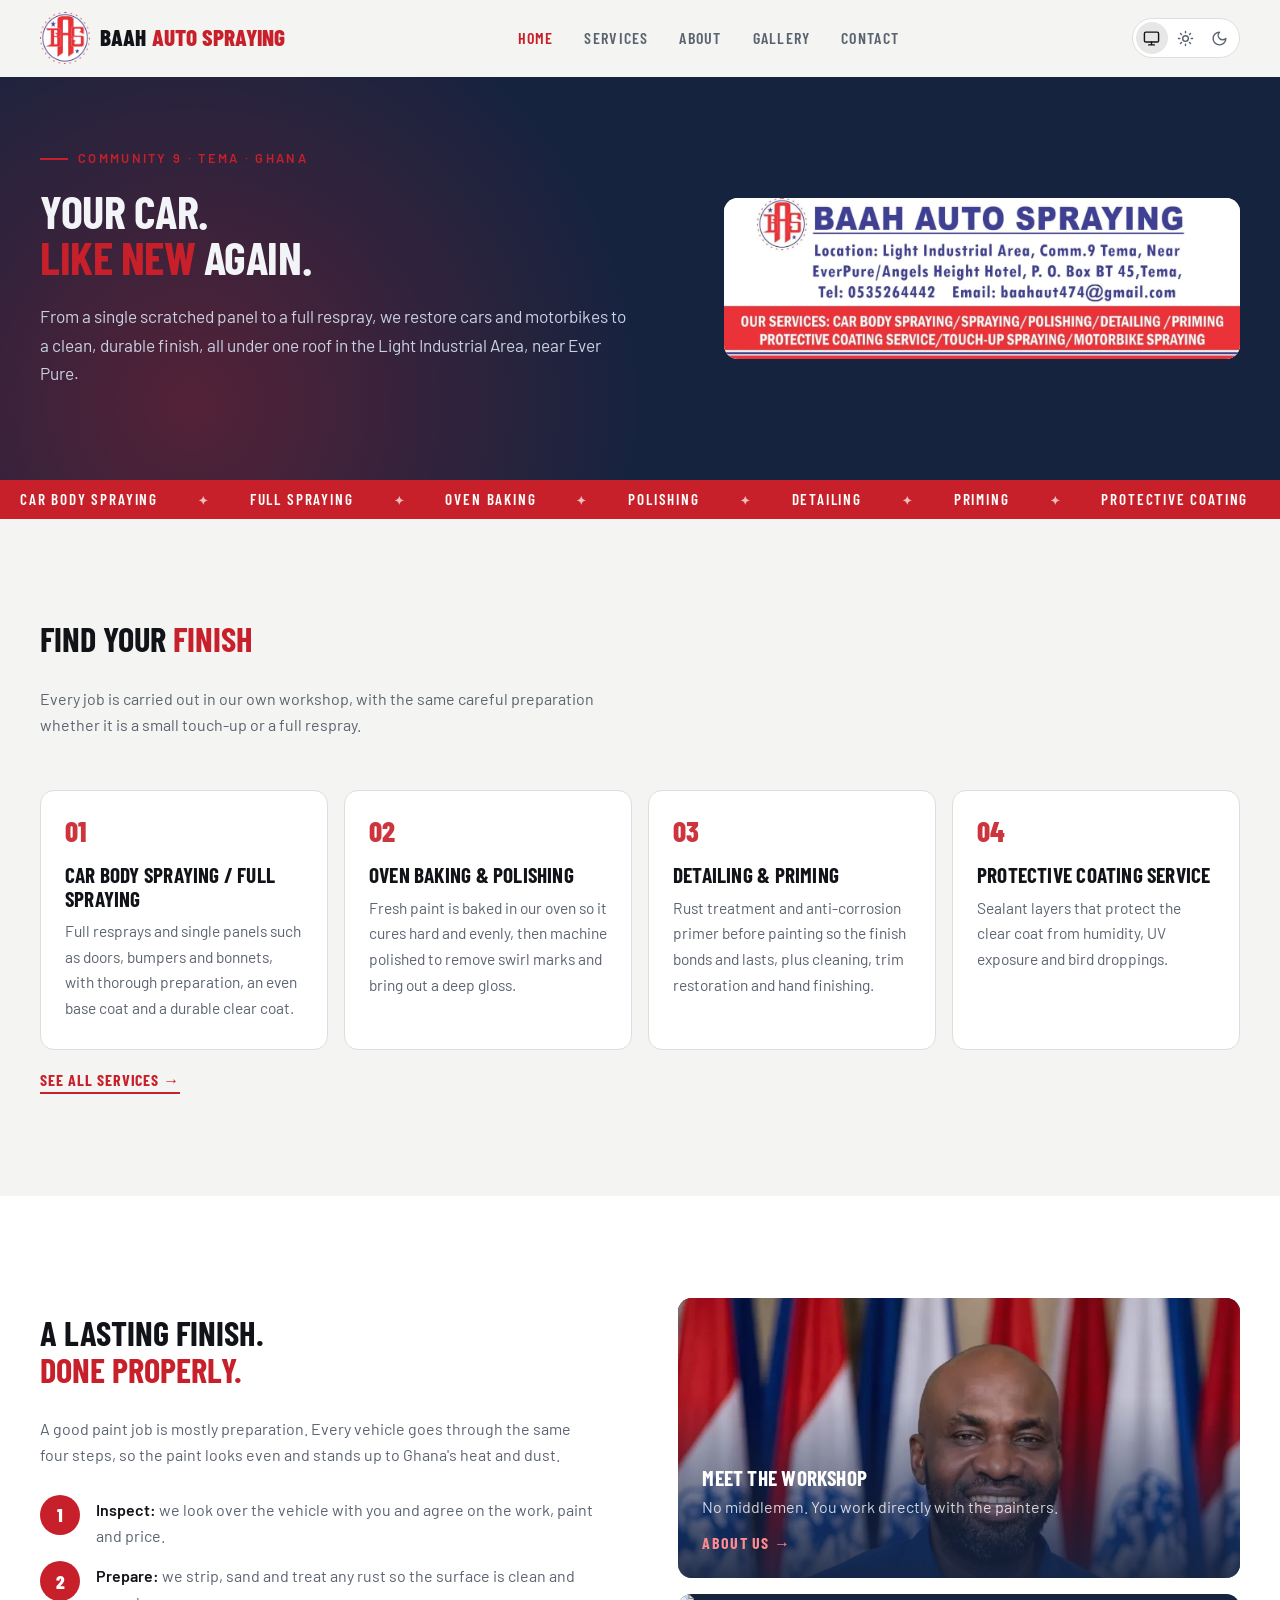
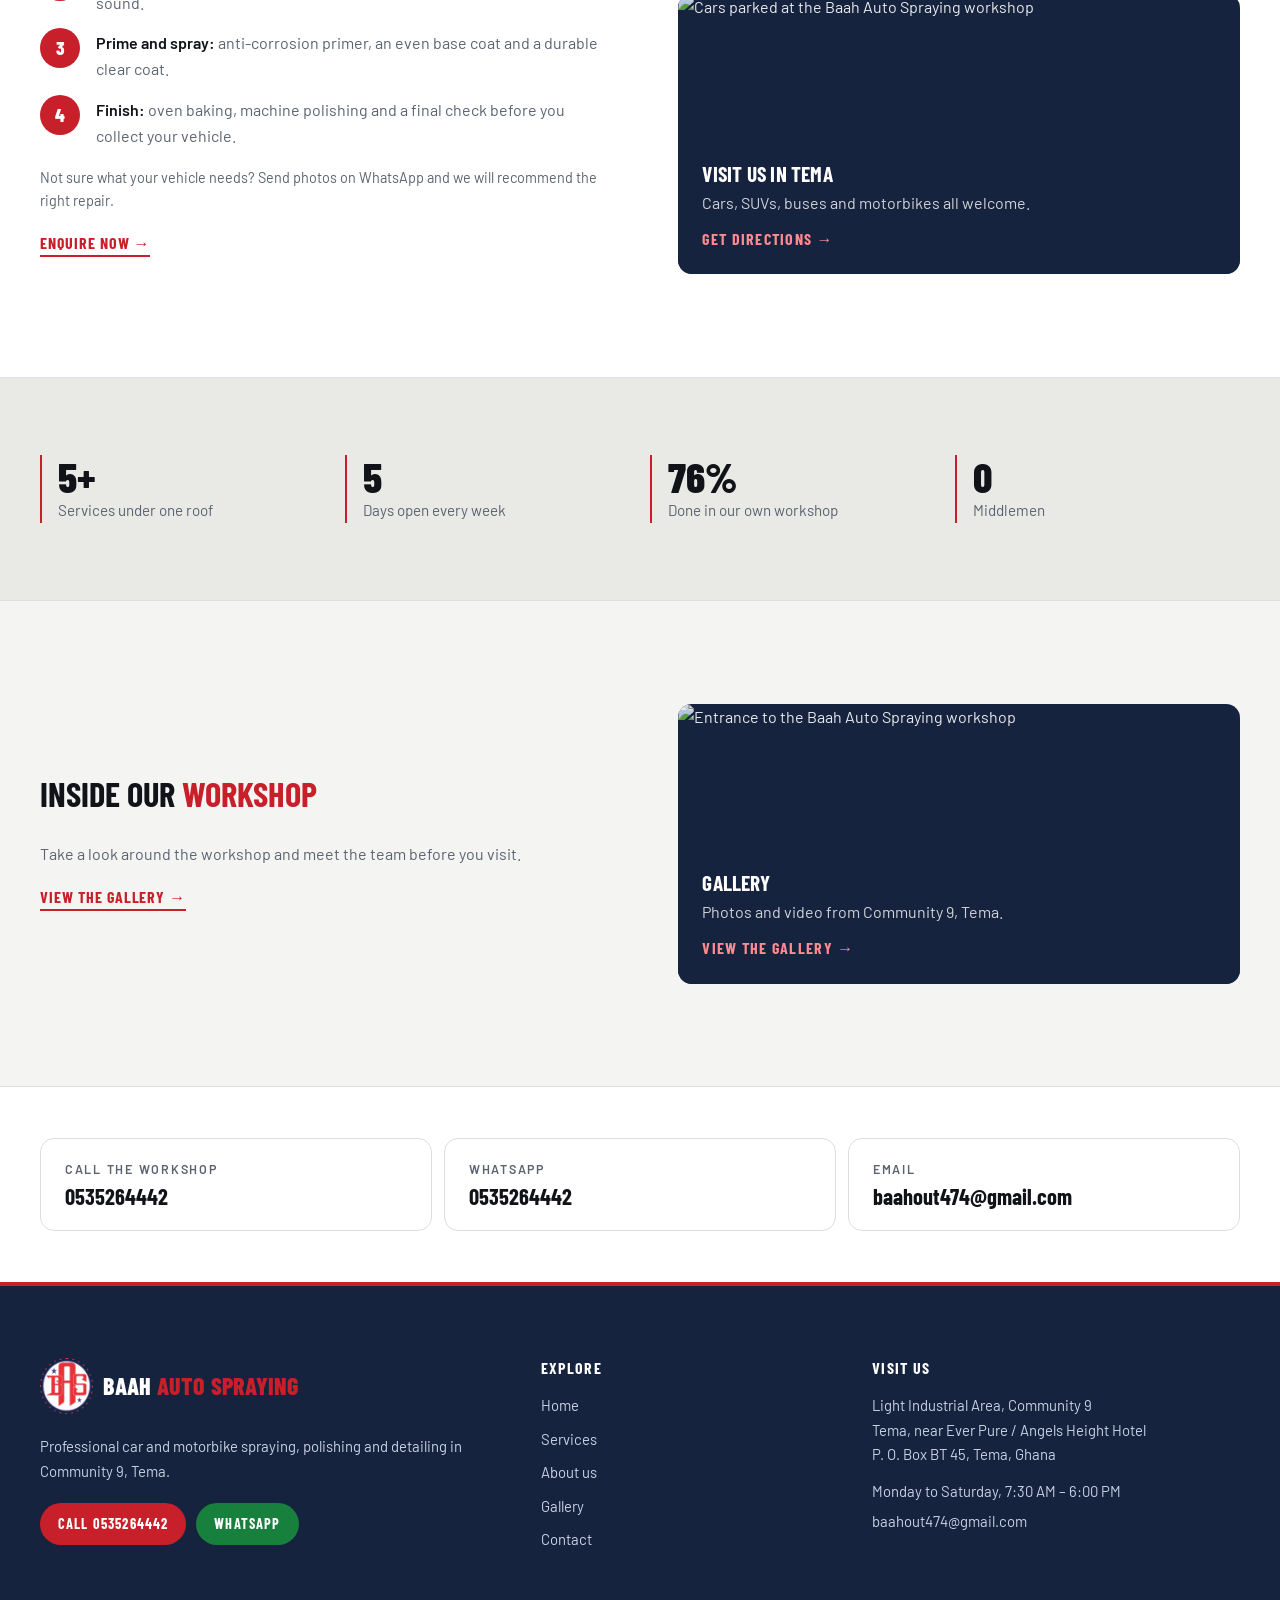
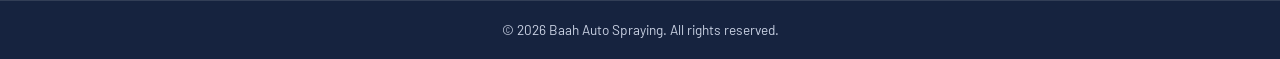
==== index.html @ 4a4eac36 "First push" ====
<!DOCTYPE html>
<html lang="en">
<head>
  <meta charset="UTF-8">
  <meta name="viewport" content="width=device-width, initial-scale=1">
  <title>Baah Auto Spraying</title>

  <!-- Entry point: sends visitors to the home page in templates/ -->
  <meta http-equiv="refresh" content="0; url=templates/pages/home.html">
  <link rel="canonical" href="templates/pages/home.html">
  <script>location.replace('templates/pages/home.html');</script>
</head>
<body>
  <p>Redirecting to <a href="templates/pages/home.html">Baah Auto Spraying</a>…</p>
</body>
</html>
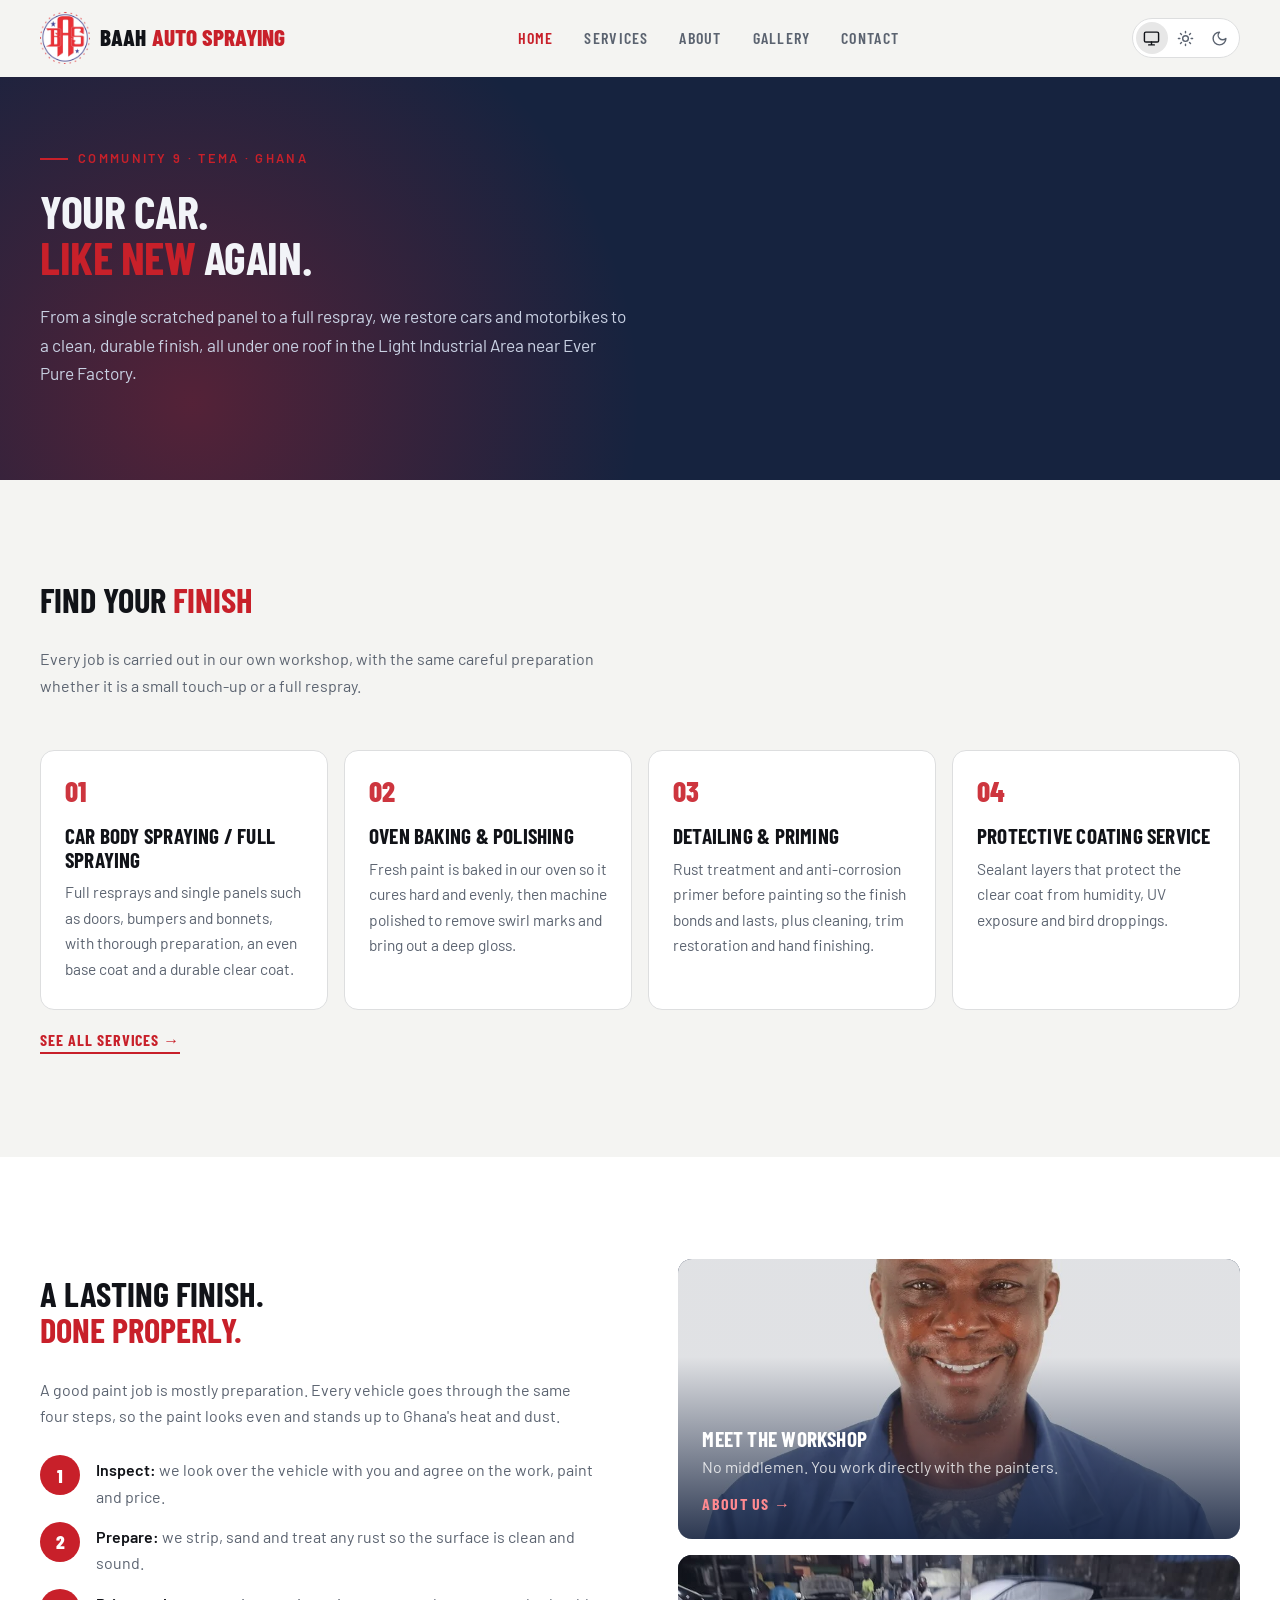
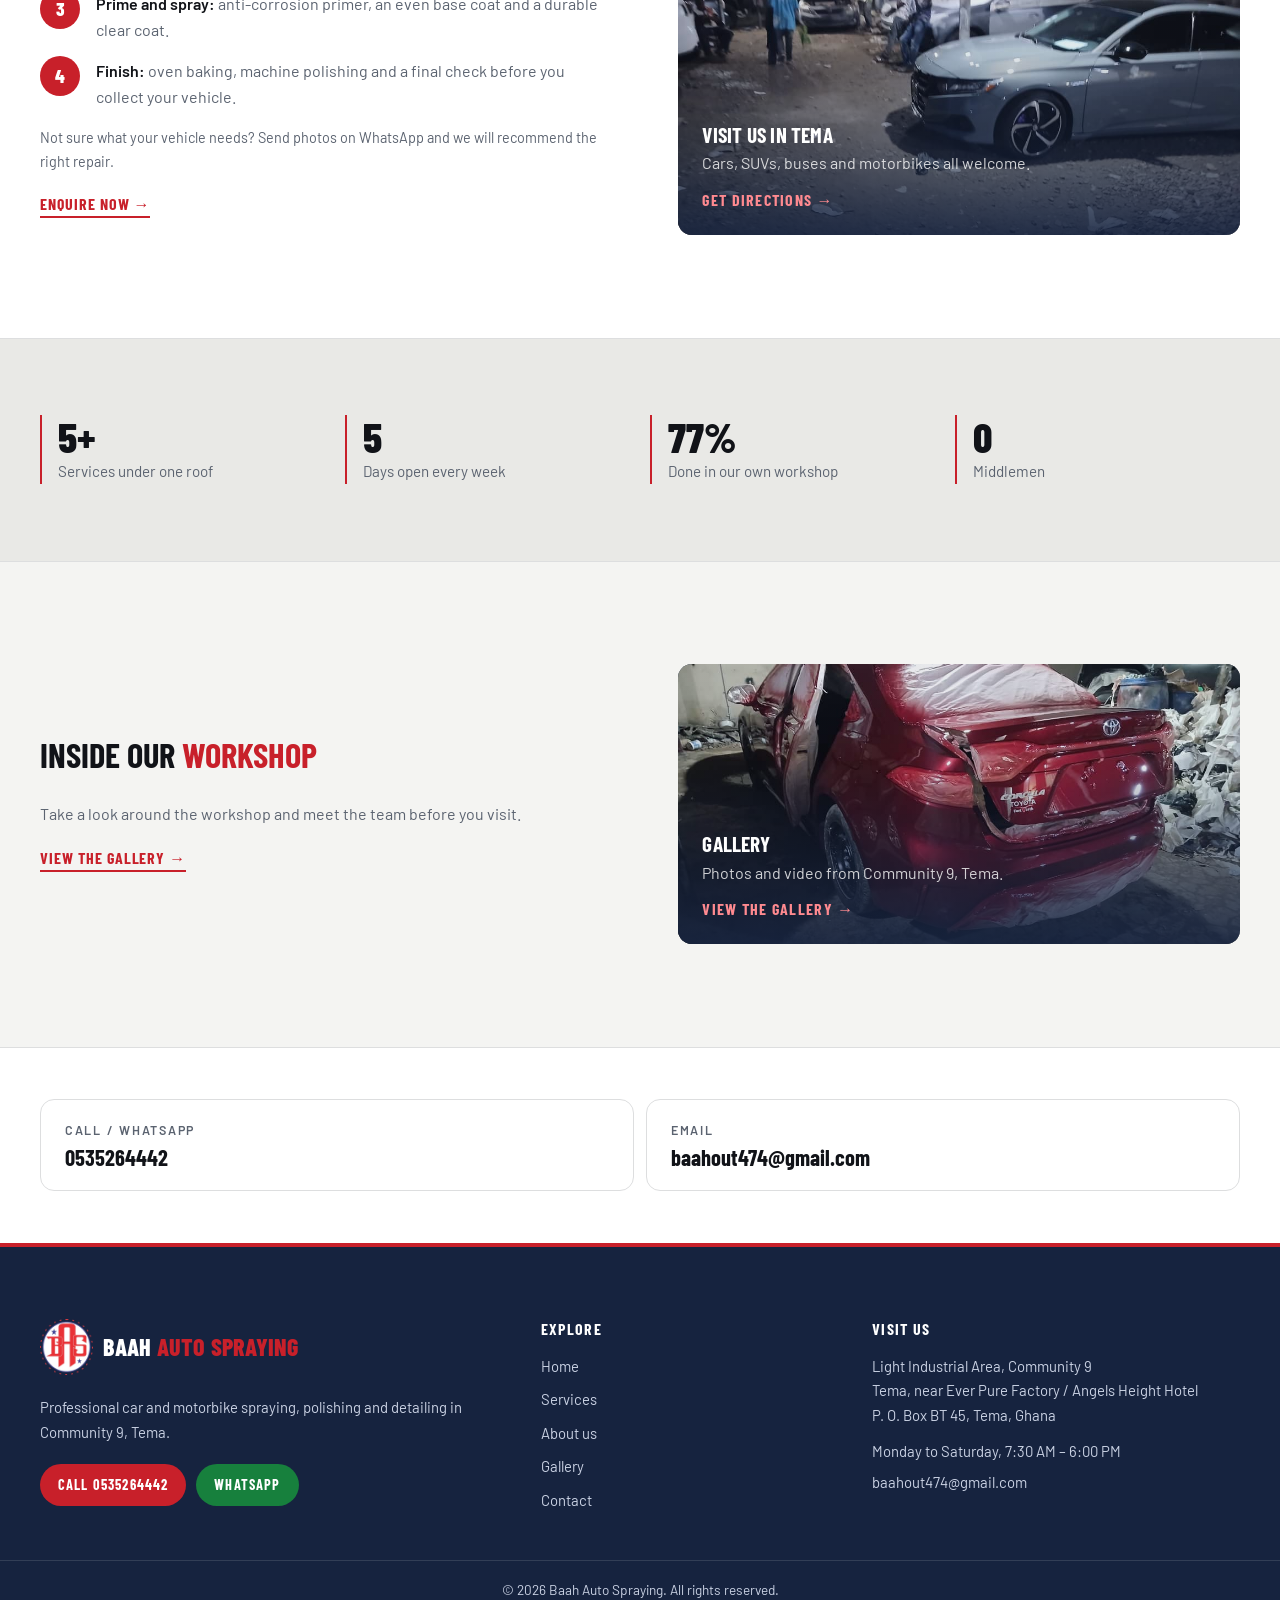
==== commit a0d3f699: "fixes" ====
--- a/index.html
+++ b/index.html
@@ -2,15 +2,197 @@
 <html lang="en">
 <head>
   <meta charset="UTF-8">
-  <meta name="viewport" content="width=device-width, initial-scale=1">
-  <title>Baah Auto Spraying</title>
+  <meta name="viewport" content="width=device-width, initial-scale=1, viewport-fit=cover">
+  <title>Baah Auto Spraying | Car Spraying and Finishing in Tema</title>
+  <meta name="description" content="Car body spraying, oven baking and polishing, detailing, priming, protective coating, scratch and dent works and motorbike spraying in the Light Industrial Area, Community 9, Tema.">
 
-  <!-- Entry point: sends visitors to the home page in templates/ -->
-  <meta http-equiv="refresh" content="0; url=templates/pages/home.html">
-  <link rel="canonical" href="templates/pages/home.html">
-  <script>location.replace('templates/pages/home.html');</script>
+  <!-- Fonts -->
+  <link rel="preload" href="assets/fonts/barlow-400-latin.woff2" as="font" type="font/woff2" crossorigin>
+  <link rel="preload" href="assets/fonts/barlow-condensed-700-latin.woff2" as="font" type="font/woff2" crossorigin>
+  <link rel="stylesheet" href="assets/css/fonts.css">
+
+  <!-- Styles -->
+  <link rel="stylesheet" href="assets/css/main.css"> 
+  <link rel="apple-touch-icon" href="assets/images/apple-touch-icon.png">
+  <script src="assets/js/theme.js"></script>
 </head>
 <body>
-  <p>Redirecting to <a href="templates/pages/home.html">Baah Auto Spraying</a>…</p>
+
+  <!-- ===== Header ===== -->
+  <header>
+    <div class="wrap bar">
+      <a class="brand" href="index.html" aria-label="Baah Auto Spraying, home"><img src="assets/images/logo.webp" width="244" height="256" alt=""><span>Baah <b>Auto Spraying</b></span></a>
+      <nav id="nav">
+        <a href="index.html" aria-current="page">Home</a>
+        <a href="services.html">Services</a>
+        <a href="about.html">About</a>
+        <a href="gallery.html">Gallery</a>
+        <a href="contact.html">Contact</a>
+      </nav>
+      <div class="tools">
+        <div class="theme-switch" id="themeToggle" role="radiogroup" aria-label="Colour theme">
+          <button type="button" role="radio" data-mode="system" aria-label="System theme" title="System">
+            <svg viewBox="0 0 24 24" aria-hidden="true"><rect x="2" y="3" width="20" height="14" rx="2"/><path d="M8 21h8M12 17v4"/></svg>
+          </button>
+          <button type="button" role="radio" data-mode="light" aria-label="Light theme" title="Light">
+            <svg viewBox="0 0 24 24" aria-hidden="true"><circle cx="12" cy="12" r="4"/><path d="M12 2v2M12 20v2M4.93 4.93l1.41 1.41M17.66 17.66l1.41 1.41M2 12h2M20 12h2M6.34 17.66l-1.41 1.41M19.07 4.93l-1.41 1.41"/></svg>
+          </button>
+          <button type="button" role="radio" data-mode="dark" aria-label="Dark theme" title="Dark">
+            <svg viewBox="0 0 24 24" aria-hidden="true"><path d="M12 3a6 6 0 0 0 9 9 9 9 0 1 1-9-9Z"/></svg>
+          </button>
+        </div>
+        <button class="ghost menu" id="menuBtn" aria-label="Open menu">Menu</button>
+      </div>
+    </div>
+  </header>
+
+  <main>
+
+    <!-- ===== Hero ===== -->
+    <div class="hero dark" id="top">
+      <div class="wrap">
+        <div class="hero-copy reveal">
+          <p class="eyebrow">Community 9 · Tema · Ghana</p>
+          <h1>Your car.<br><span>Like new</span> again.</h1>
+          <p class="lead">From a single scratched panel to a full respray, we restore cars and motorbikes to a clean, durable finish, all under one roof in the Light Industrial Area near Ever Pure Factory.</p>
+        </div>
+      </div>
+    </div>
+
+    <!-- ===== Services preview ===== -->
+    <section>
+      <div class="wrap">
+        <div class="section-head reveal">
+          <h2>Find your <span>finish</span></h2>
+          <p class="prose">Every job is carried out in our own workshop, with the same careful preparation whether it is a small touch-up or a full respray.</p>
+        </div>
+        <div class="cards">
+          <article class="reveal"><span class="num">01</span><h3>Car body spraying / full spraying</h3><p>Full resprays and single panels such as doors, bumpers and bonnets, with thorough preparation, an even base coat and a durable clear coat.</p></article>
+          <article class="reveal"><span class="num">02</span><h3>Oven baking &amp; polishing</h3><p>Fresh paint is baked in our oven so it cures hard and evenly, then machine polished to remove swirl marks and bring out a deep gloss.</p></article>
+          <article class="reveal"><span class="num">03</span><h3>Detailing &amp; priming</h3><p>Rust treatment and anti-corrosion primer before painting so the finish bonds and lasts, plus cleaning, trim restoration and hand finishing.</p></article>
+          <article class="reveal"><span class="num">04</span><h3>Protective coating service</h3><p>Sealant layers that protect the clear coat from humidity, UV exposure and bird droppings.</p></article>
+        </div>
+        <a class="arrow-link" href="services.html">See all services →</a>
+      </div>
+    </section>
+
+    <!-- ===== Process ===== -->
+    <section class="tint">
+      <div class="wrap split-even">
+        <div class="reveal">
+          <h2>A lasting finish.<br><span>Done properly.</span></h2>
+          <p class="prose">A good paint job is mostly preparation. Every vehicle goes through the same four steps, so the paint looks even and stands up to Ghana's heat and dust.</p>
+          <ol class="steps">
+            <li><b>Inspect:</b> we look over the vehicle with you and agree on the work, paint and price.</li>
+            <li><b>Prepare:</b> we strip, sand and treat any rust so the surface is clean and sound.</li>
+            <li><b>Prime and spray:</b> anti-corrosion primer, an even base coat and a durable clear coat.</li>
+            <li><b>Finish:</b> oven baking, machine polishing and a final check before you collect your vehicle.</li>
+          </ol>
+          <p class="note">Not sure what your vehicle needs? Send photos on WhatsApp and we will recommend the right repair.</p>
+          <a class="arrow-link" href="contact.html">Enquire now →</a>
+        </div>
+        <div class="feature-stack reveal">
+          <a class="feature" href="about.html">
+            <img src="assets/images/mr-baah.webp" width="915" height="1280" alt="Mr. Mark Kwesi Baah, founder of Baah Auto Spraying" loading="lazy">
+            <div>
+              <h3>Meet the workshop</h3>
+              <p>No middlemen. You work directly with the painters.</p>
+              <span>About us →</span>
+            </div>
+          </a>
+          <a class="feature" href="contact.html">
+            <img src="assets/gallery/photo-10.jpg" width="768" height="1024" alt="Cars parked at the Baah Auto Spraying workshop" loading="lazy">
+            <div>
+              <h3>Visit us in Tema</h3>
+              <p>Cars, SUVs, buses and motorbikes all welcome.</p>
+              <span>Get directions →</span>
+            </div>
+          </a>
+        </div>
+      </div>
+    </section>
+
+    <!-- ===== Numbers ===== -->
+    <div class="stats">
+      <div class="wrap">
+        <div><b data-count="7" data-suffix="+">7+</b><span>Services under one roof</span></div>
+        <div><b data-count="6">6</b><span>Days open every week</span></div>
+        <div><b data-count="100" data-suffix="%">100%</b><span>Done in our own workshop</span></div>
+        <div><b data-count="0">0</b><span>Middlemen</span></div>
+      </div>
+    </div>
+
+    <!-- ===== Gallery preview ===== -->
+    <section>
+      <div class="wrap split-even">
+        <div class="reveal">
+          <h2>Inside our <span>workshop</span></h2>
+          <p class="prose">Take a look around the workshop and meet the team before you visit.</p>
+          <a class="arrow-link" href="gallery.html">View the gallery →</a>
+        </div>
+        <a class="feature reveal" href="gallery.html">
+          <img src="assets/gallery/photo-04.jpg" width="768" height="1024" alt="Entrance to the Baah Auto Spraying workshop" loading="lazy">
+          <div>
+            <h3>Gallery</h3>
+            <p>Photos and video from Community 9, Tema.</p>
+            <span>View the gallery →</span>
+          </div>
+        </a>
+      </div>
+    </section>
+
+    <!-- ===== Info strip ===== -->
+    <section class="info-strip tint">
+      <div class="wrap">
+        <a href="tel:+233535264442"><span>Call / WhatsApp</span><b>0535264442</b></a>
+        <a href="mailto:baahout474@gmail.com"><span>Email</span><b>baahout474@gmail.com</b></a>
+      </div>
+    </section>
+  </main>
+
+  <!-- ===== Footer ===== -->
+  <footer class="site-footer">
+    <div class="wrap footer-grid">
+      <div class="footer-brand">
+        <a class="footer-logo" href="index.html"><img src="assets/images/logo.webp" width="244" height="256" alt="" loading="lazy"><span>Baah <b>Auto Spraying</b></span></a>
+        <p>Professional car and motorbike spraying, polishing and detailing in Community 9, Tema.</p>
+        <div class="footer-cta">
+          <a class="btn" href="tel:+233535264442">Call 0535264442</a>
+          <a class="btn wa" href="https://wa.me/233535264442" target="_blank" rel="noopener">WhatsApp</a>
+        </div>
+      </div>
+
+      <div class="footer-col">
+        <h4>Explore</h4>
+        <ul>
+          <li><a href="index.html">Home</a></li>
+          <li><a href="services.html">Services</a></li>
+          <li><a href="about.html">About us</a></li>
+          <li><a href="gallery.html">Gallery</a></li>
+          <li><a href="contact.html">Contact</a></li>
+        </ul>
+      </div>
+
+      <div class="footer-col">
+        <h4>Visit us</h4>
+        <address>
+          Light Industrial Area, Community 9<br>
+          Tema, near Ever Pure Factory / Angels Height Hotel<br>
+          P. O. Box BT 45, Tema, Ghana
+        </address>
+        <p>Monday to Saturday, 7:30 AM – 6:00 PM</p>
+        <p><a href="mailto:baahout474@gmail.com">baahout474@gmail.com</a></p>
+      </div>
+    </div>
+
+    <div class="footer-bottom">
+      <div class="wrap">
+        <p>&copy; <span id="yr"></span> Baah Auto Spraying. All rights reserved.</p>
+      </div>
+    </div>
+  </footer>
+
+  <!-- Scripts -->
+  <script src="assets/js/main.js"></script>
 </body>
 </html>
--- a/assets/css/fonts.css
+++ b/assets/css/fonts.css
@@ -0,0 +1,108 @@
+
+@font-face {
+  font-family: 'Barlow';
+  font-style: normal;
+  font-weight: 400;
+  font-display: swap;
+  src: url('../fonts/barlow-400-latin-ext.woff2') format('woff2');
+  unicode-range: U+0100-02BA, U+02BD-02C5, U+02C7-02CC, U+02CE-02D7, U+02DD-02FF, U+0304, U+0308, U+0329, U+1D00-1DBF, U+1E00-1E9F, U+1EF2-1EFF, U+2020, U+20A0-20AB, U+20AD-20C4, U+2113, U+2C60-2C7F, U+A720-A7FF;
+}
+
+@font-face {
+  font-family: 'Barlow';
+  font-style: normal;
+  font-weight: 400;
+  font-display: swap;
+  src: url('../fonts/barlow-400-latin.woff2') format('woff2');
+  unicode-range: U+0000-00FF, U+0131, U+0152-0153, U+02BB-02BC, U+02C6, U+02DA, U+02DC, U+0304, U+0308, U+0329, U+2000-206F, U+20AC, U+2122, U+2191, U+2193, U+2212, U+2215, U+FEFF, U+FFFD;
+}
+
+@font-face {
+  font-family: 'Barlow';
+  font-style: normal;
+  font-weight: 500;
+  font-display: swap;
+  src: url('../fonts/barlow-500-latin-ext.woff2') format('woff2');
+  unicode-range: U+0100-02BA, U+02BD-02C5, U+02C7-02CC, U+02CE-02D7, U+02DD-02FF, U+0304, U+0308, U+0329, U+1D00-1DBF, U+1E00-1E9F, U+1EF2-1EFF, U+2020, U+20A0-20AB, U+20AD-20C4, U+2113, U+2C60-2C7F, U+A720-A7FF;
+}
+
+@font-face {
+  font-family: 'Barlow';
+  font-style: normal;
+  font-weight: 500;
+  font-display: swap;
+  src: url('../fonts/barlow-500-latin.woff2') format('woff2');
+  unicode-range: U+0000-00FF, U+0131, U+0152-0153, U+02BB-02BC, U+02C6, U+02DA, U+02DC, U+0304, U+0308, U+0329, U+2000-206F, U+20AC, U+2122, U+2191, U+2193, U+2212, U+2215, U+FEFF, U+FFFD;
+}
+
+@font-face {
+  font-family: 'Barlow';
+  font-style: normal;
+  font-weight: 600;
+  font-display: swap;
+  src: url('../fonts/barlow-600-latin-ext.woff2') format('woff2');
+  unicode-range: U+0100-02BA, U+02BD-02C5, U+02C7-02CC, U+02CE-02D7, U+02DD-02FF, U+0304, U+0308, U+0329, U+1D00-1DBF, U+1E00-1E9F, U+1EF2-1EFF, U+2020, U+20A0-20AB, U+20AD-20C4, U+2113, U+2C60-2C7F, U+A720-A7FF;
+}
+
+@font-face {
+  font-family: 'Barlow';
+  font-style: normal;
+  font-weight: 600;
+  font-display: swap;
+  src: url('../fonts/barlow-600-latin.woff2') format('woff2');
+  unicode-range: U+0000-00FF, U+0131, U+0152-0153, U+02BB-02BC, U+02C6, U+02DA, U+02DC, U+0304, U+0308, U+0329, U+2000-206F, U+20AC, U+2122, U+2191, U+2193, U+2212, U+2215, U+FEFF, U+FFFD;
+}
+
+@font-face {
+  font-family: 'Barlow Condensed';
+  font-style: normal;
+  font-weight: 600;
+  font-display: swap;
+  src: url('../fonts/barlow-condensed-600-latin-ext.woff2') format('woff2');
+  unicode-range: U+0100-02BA, U+02BD-02C5, U+02C7-02CC, U+02CE-02D7, U+02DD-02FF, U+0304, U+0308, U+0329, U+1D00-1DBF, U+1E00-1E9F, U+1EF2-1EFF, U+2020, U+20A0-20AB, U+20AD-20C4, U+2113, U+2C60-2C7F, U+A720-A7FF;
+}
+
+@font-face {
+  font-family: 'Barlow Condensed';
+  font-style: normal;
+  font-weight: 600;
+  font-display: swap;
+  src: url('../fonts/barlow-condensed-600-latin.woff2') format('woff2');
+  unicode-range: U+0000-00FF, U+0131, U+0152-0153, U+02BB-02BC, U+02C6, U+02DA, U+02DC, U+0304, U+0308, U+0329, U+2000-206F, U+20AC, U+2122, U+2191, U+2193, U+2212, U+2215, U+FEFF, U+FFFD;
+}
+
+@font-face {
+  font-family: 'Barlow Condensed';
+  font-style: normal;
+  font-weight: 700;
+  font-display: swap;
+  src: url('../fonts/barlow-condensed-700-latin-ext.woff2') format('woff2');
+  unicode-range: U+0100-02BA, U+02BD-02C5, U+02C7-02CC, U+02CE-02D7, U+02DD-02FF, U+0304, U+0308, U+0329, U+1D00-1DBF, U+1E00-1E9F, U+1EF2-1EFF, U+2020, U+20A0-20AB, U+20AD-20C4, U+2113, U+2C60-2C7F, U+A720-A7FF;
+}
+
+@font-face {
+  font-family: 'Barlow Condensed';
+  font-style: normal;
+  font-weight: 700;
+  font-display: swap;
+  src: url('../fonts/barlow-condensed-700-latin.woff2') format('woff2');
+  unicode-range: U+0000-00FF, U+0131, U+0152-0153, U+02BB-02BC, U+02C6, U+02DA, U+02DC, U+0304, U+0308, U+0329, U+2000-206F, U+20AC, U+2122, U+2191, U+2193, U+2212, U+2215, U+FEFF, U+FFFD;
+}
+
+@font-face {
+  font-family: 'Barlow Condensed';
+  font-style: normal;
+  font-weight: 800;
+  font-display: swap;
+  src: url('../fonts/barlow-condensed-800-latin-ext.woff2') format('woff2');
+  unicode-range: U+0100-02BA, U+02BD-02C5, U+02C7-02CC, U+02CE-02D7, U+02DD-02FF, U+0304, U+0308, U+0329, U+1D00-1DBF, U+1E00-1E9F, U+1EF2-1EFF, U+2020, U+20A0-20AB, U+20AD-20C4, U+2113, U+2C60-2C7F, U+A720-A7FF;
+}
+
+@font-face {
+  font-family: 'Barlow Condensed';
+  font-style: normal;
+  font-weight: 800;
+  font-display: swap;
+  src: url('../fonts/barlow-condensed-800-latin.woff2') format('woff2');
+  unicode-range: U+0000-00FF, U+0131, U+0152-0153, U+02BB-02BC, U+02C6, U+02DA, U+02DC, U+0304, U+0308, U+0329, U+2000-206F, U+20AC, U+2122, U+2191, U+2193, U+2212, U+2215, U+FEFF, U+FFFD;
+}
--- a/assets/css/main.css
+++ b/assets/css/main.css
@@ -0,0 +1,1760 @@
+/* ==========================================================================
+   Baah Auto Spraying — main stylesheet
+   Shared by home.html, about.html and contact.html.
+   Mobile-first. Breakpoints:
+     640px  tablet
+     960px  desktop
+     1100px wide desktop
+   ========================================================================== */
+
+/* ---------- Design tokens ---------- */
+:root {
+  --bg: #f4f4f2;
+  --card: #fff;
+  --ink: #111318;
+  --muted: #5b6370;
+  --line: #dddedf;
+  --band: #e9e9e6;
+  --red: #c8202a;
+  --red-d: #a31921;
+  --green: #17803d;
+
+  /* Navy bands (hero, footer) stay navy in both themes */
+  --dark: #16233f;
+  --dark-ink: #f2f4f8;
+  --dark-muted: #c9d1e3;
+  --dark-line: rgba(255, 255, 255, .12);
+
+  --head: 'Barlow Condensed', sans-serif;
+  --body: 'Barlow', -apple-system, 'Segoe UI', sans-serif;
+
+  --max: 1320px;
+  --gutter: clamp(16px, 4vw, 40px);
+  --section: clamp(56px, 8vw, 112px);
+  --radius: 14px;
+}
+
+[data-theme=dark] {
+  --bg: #0f1115;
+  --card: #171a20;
+  --ink: #eceef2;
+  --muted: #a1a8b4;
+  --line: #2a2f38;
+  --band: #1b1f26;
+  --red: #e5424c;
+  --red-d: #cf2f39;
+  --green: #2f9e57;
+  --dark: #121d35;
+}
+
+/* ---------- Base ---------- */
+* {
+  box-sizing: border-box;
+  margin: 0;
+  padding: 0;
+}
+
+html {
+  scroll-behavior: smooth;
+  scroll-padding-top: 64px;  /* keeps section headings clear of the sticky header */
+  -webkit-text-size-adjust: 100%;
+}
+
+@media (prefers-reduced-motion: reduce) {
+  html {
+    scroll-behavior: auto;
+  }
+}
+
+/* ---------- Page transitions ----------
+   Moving between pages cross-fades instead of flashing white.
+   The header keeps its own name so it stays put while the page changes.
+   Browsers only run this on a hosted site (http/https), not from file://. */
+@view-transition {
+  navigation: auto;
+}
+
+header {
+  view-transition-name: site-header;
+}
+
+::view-transition-old(root),
+::view-transition-new(root) {
+  animation-duration: .25s;
+}
+
+@media (prefers-reduced-motion: reduce) {
+  @view-transition {
+    navigation: none;
+  }
+}
+
+body {
+  background: var(--bg);
+  color: var(--ink);
+  font: 16px/1.65 var(--body);
+  -webkit-font-smoothing: antialiased;
+  overflow-x: hidden;
+}
+
+img,
+video,
+iframe {
+  display: block;
+  max-width: 100%;
+}
+
+img {
+  height: auto;
+}
+
+a {
+  color: inherit;
+}
+
+:focus-visible {
+  outline: 2px solid var(--red);
+  outline-offset: 3px;
+}
+
+.wrap {
+  width: 100%;
+  max-width: var(--max);
+  margin: 0 auto;
+  padding: 0 var(--gutter);
+}
+
+/* ---------- Typography ---------- */
+h1,
+h2,
+h3 {
+  font-family: var(--head);
+  text-transform: uppercase;
+}
+
+h1 {
+  font-size: clamp(1.9rem, 1.5rem + 1.8vw, 2.9rem);
+  font-weight: 700;
+  line-height: 1;
+  letter-spacing: -.01em;
+  margin-bottom: 22px;
+}
+
+h2 {
+  font-size: clamp(1.6rem, 1.35rem + 1vw, 2.15rem);
+  font-weight: 700;
+  line-height: 1.05;
+  margin-bottom: clamp(18px, 2.5vw, 28px);
+}
+
+/* Oversized headings on the About page */
+h2.big {
+  font-size: clamp(1.8rem, 1.45rem + 1.4vw, 2.6rem);
+  line-height: 1;
+}
+
+h1 span,
+h2 span {
+  color: var(--red);
+}
+
+h3 {
+  font-size: clamp(1.15rem, 1.05rem + .35vw, 1.35rem);
+  font-weight: 700;
+  line-height: 1.1;
+  letter-spacing: .01em;
+}
+
+p + p {
+  margin-top: 14px;
+}
+
+.prose {
+  max-width: 62ch;
+  color: var(--muted);
+}
+
+.prose strong {
+  color: var(--ink);
+}
+
+.eyebrow {
+  display: inline-flex;
+  align-items: center;
+  gap: 10px;
+  font-size: .8rem;
+  font-weight: 600;
+  letter-spacing: .18em;
+  text-transform: uppercase;
+  color: var(--red);
+  margin-bottom: 18px;
+}
+
+.eyebrow::before {
+  content: '';
+  width: 28px;
+  height: 2px;
+  background: currentColor;
+}
+
+.lead {
+  font-size: clamp(1rem, .97rem + .15vw, 1.08rem);
+  max-width: 34em;
+  margin-bottom: 28px;
+}
+
+.note {
+  font-size: .9rem;
+  color: var(--muted);
+  margin-top: 16px;
+  max-width: 40em;
+}
+
+.note a {
+  color: var(--red);
+  text-decoration: none;
+}
+
+.note.centered {
+  text-align: center;
+  margin: clamp(32px, 4vw, 48px) auto 0;
+}
+
+/* Text link with an arrow, e.g. "Enquire now →" */
+.arrow-link {
+  display: inline-block;
+  margin-top: 22px;
+  font: 700 1rem/1 var(--head);
+  text-transform: uppercase;
+  letter-spacing: .06em;
+  color: var(--red);
+  text-decoration: none;
+  border-bottom: 2px solid currentColor;
+  padding-bottom: 4px;
+  transition: letter-spacing .2s;
+}
+
+.arrow-link:hover {
+  letter-spacing: .1em;
+}
+
+/* ---------- Header & navigation ---------- */
+header {
+  background: color-mix(in srgb, var(--bg) 88%, transparent);
+  backdrop-filter: blur(12px);
+  -webkit-backdrop-filter: blur(12px);
+  border-bottom: 1px solid transparent;
+  position: sticky;
+  top: 0;
+  z-index: 50;
+  transition: border-color .2s, box-shadow .2s;
+}
+
+header.scrolled {
+  border-bottom-color: var(--line);
+  box-shadow: 0 8px 24px rgba(0, 0, 0, .06);
+}
+
+.bar {
+  display: flex;
+  align-items: center;
+  justify-content: space-between;
+  height: 64px;
+  gap: 12px;
+}
+
+.brand {
+  font: 800 clamp(1.2rem, 1rem + .6vw, 1.45rem)/1 var(--head);
+  text-transform: uppercase;
+  text-decoration: none;
+  letter-spacing: .01em;
+  white-space: nowrap;
+}
+
+.brand b {
+  color: var(--red);
+  font-weight: 800;
+}
+
+.brand,
+.footer-logo {
+  display: inline-flex;
+  align-items: center;
+  gap: 10px;
+}
+
+/* The logo is the site title in the header */
+.brand img {
+  display: block;
+  width: auto;
+  height: 42px;
+  transition: transform .2s;
+}
+
+/* Phone: name stacked beside the logo so it fits next to the tools */
+.brand {
+  gap: 8px;
+}
+
+.brand span {
+  display: grid;
+  line-height: .95;
+}
+
+.brand span b {
+  font-size: .56em;
+  letter-spacing: .03em;
+}
+
+.brand:hover img {
+  transform: scale(1.04);
+}
+
+/* Phone and tablet: nav is a dropdown opened by the Menu button */
+nav {
+  display: none;
+}
+
+nav.open {
+  display: flex;
+  flex-direction: column;
+  position: absolute;
+  top: 100%;
+  left: 0;
+  right: 0;
+  background: var(--card);
+  padding: 4px var(--gutter) 12px;
+  border-bottom: 1px solid var(--line);
+  box-shadow: 0 16px 32px rgba(0, 0, 0, .12);
+}
+
+nav a {
+  text-decoration: none;
+  color: var(--muted);
+  font: 600 1rem/1 var(--head);
+  text-transform: uppercase;
+  letter-spacing: .08em;
+}
+
+nav.open a {
+  padding: 16px 0;
+  font-size: 1.15rem;
+  border-bottom: 1px solid var(--line);
+}
+
+nav.open a:last-child {
+  border-bottom: 0;
+}
+
+nav a:hover {
+  color: var(--ink);
+}
+
+nav a[aria-current] {
+  color: var(--red);
+}
+
+.tools {
+  display: flex;
+  gap: 8px;
+  align-items: center;
+}
+
+.menu {
+  display: inline-flex;
+}
+
+/* ---------- Theme switch (system / light / dark) ---------- */
+.theme-switch {
+  display: inline-flex;
+  gap: 2px;
+  padding: 3px;
+  background: var(--card);
+  border: 1px solid var(--line);
+  border-radius: 999px;
+}
+
+.theme-switch button {
+  display: grid;
+  place-items: center;
+  width: 32px;
+  height: 32px;
+  background: none;
+  border: 0;
+  border-radius: 999px;
+  color: var(--muted);
+  cursor: pointer;
+  transition: background .2s, color .2s;
+}
+
+.theme-switch button:hover {
+  color: var(--ink);
+}
+
+.theme-switch button[aria-checked=true] {
+  background: color-mix(in srgb, var(--ink) 10%, transparent);
+  color: var(--ink);
+}
+
+.theme-switch button:focus-visible {
+  outline: 2px solid var(--red);
+  outline-offset: 1px;
+}
+
+.theme-switch svg {
+  width: 17px;
+  height: 17px;
+  fill: none;
+  stroke: currentColor;
+  stroke-width: 2;
+  stroke-linecap: round;
+  stroke-linejoin: round;
+}
+
+/* ---------- Buttons ---------- */
+.ghost {
+  display: inline-flex;
+  align-items: center;
+  min-height: 40px;
+  background: none;
+  border: 1px solid var(--line);
+  color: var(--muted);
+  font: 500 .9rem var(--body);
+  padding: 0 14px;
+  border-radius: 999px;
+  cursor: pointer;
+}
+
+.ghost:hover {
+  color: var(--ink);
+  border-color: var(--ink);
+}
+
+.btn {
+  display: inline-flex;
+  align-items: center;
+  justify-content: center;
+  min-height: 48px;
+  background: var(--red);
+  color: #fff;
+  text-decoration: none;
+  font: 700 1rem/1 var(--head);
+  text-transform: uppercase;
+  letter-spacing: .08em;
+  padding: 0 26px;
+  border: 0;
+  border-radius: 999px;
+  text-align: center;
+  cursor: pointer;
+  transition: background .2s, transform .2s;
+}
+
+.btn:hover {
+  background: var(--red-d);
+  transform: translateY(-1px);
+}
+
+.btn.line {
+  background: none;
+  color: var(--ink);
+  border: 1px solid var(--line);
+}
+
+.btn.line:hover {
+  border-color: var(--ink);
+}
+
+.btn.wa {
+  background: var(--green);
+}
+
+.btn.wa:hover {
+  filter: brightness(.92);
+}
+
+.row {
+  display: flex;
+  flex-wrap: wrap;
+  gap: 12px;
+}
+
+.row.spaced-top {
+  margin-top: 28px;
+}
+
+/* Phones: buttons in a row share the full width */
+.row .btn {
+  flex: 1 1 auto;
+}
+
+/* ---------- Dark bands ---------- */
+.dark {
+  background: var(--dark);
+  color: var(--dark-ink);
+}
+
+.dark .lead,
+.dark .prose {
+  color: var(--dark-muted);
+}
+
+/* ---------- Home hero ---------- */
+.hero {
+  position: relative;
+  overflow: hidden;
+  padding: clamp(32px, 5vw, 64px) 0;
+}
+
+/* Soft red glow behind the headline */
+.hero::before {
+  content: '';
+  position: absolute;
+  width: 70vw;
+  max-width: 900px;
+  aspect-ratio: 1;
+  left: -20vw;
+  top: -30%;
+  background: radial-gradient(closest-side, rgba(200, 32, 42, .35), transparent);
+  pointer-events: none;
+}
+
+.hero .wrap {
+  position: relative;
+  display: grid;
+  gap: 40px;
+  align-items: center;
+}
+
+.hero-photo {
+  position: relative;
+}
+
+.hero-photo img {
+  width: 100%;
+  aspect-ratio: 4/3;
+  max-height: 360px;
+  object-fit: cover;
+  object-position: 50% 45%;
+  border-radius: var(--radius);
+}
+
+/* Signboard version: show the whole wide banner, never crop it */
+.hero-photo.hero-banner img {
+  aspect-ratio: auto;
+  max-height: none;
+  height: auto;
+  object-fit: contain;
+  background: #fff;
+}
+
+.hero-photo figcaption {
+  position: absolute;
+  left: 14px;
+  bottom: 14px;
+  background: rgba(22, 35, 63, .78);
+  backdrop-filter: blur(6px);
+  color: #fff;
+  font-size: .82rem;
+  padding: 8px 14px;
+  border-radius: 999px;
+}
+
+/* ---------- Sections ---------- */
+section {
+  padding: var(--section) 0;
+}
+
+.tint {
+  background: var(--card);
+}
+
+.section-head {
+  margin-bottom: clamp(32px, 4vw, 56px);
+}
+
+/* Pill links under a section heading */
+.pills {
+  display: flex;
+  flex-wrap: wrap;
+  gap: 10px;
+  margin-top: 24px;
+}
+
+.pills a {
+  text-decoration: none;
+  font-weight: 600;
+  font-size: .92rem;
+  padding: 9px 18px;
+  border: 1px solid var(--line);
+  border-radius: 999px;
+  background: var(--card);
+  transition: border-color .2s, color .2s, background .2s;
+}
+
+.pills a:hover {
+  border-color: var(--red);
+  color: var(--red);
+}
+
+.pills a:last-child {
+  background: var(--ink);
+  border-color: var(--ink);
+  color: var(--bg);
+}
+
+/* Services */
+.cards {
+  display: grid;
+  gap: 16px;
+}
+
+.cards article {
+  position: relative;
+  background: var(--card);
+  border: 1px solid var(--line);
+  border-radius: var(--radius);
+  padding: 26px 24px 28px;
+  overflow: hidden;
+  transition: border-color .25s, transform .25s, box-shadow .25s;
+}
+
+.cards article::after {
+  content: '';
+  position: absolute;
+  left: 0;
+  right: 0;
+  bottom: 0;
+  height: 3px;
+  background: var(--red);
+  transform: scaleX(0);
+  transform-origin: left;
+  transition: transform .3s;
+}
+
+.cards article:hover {
+  transform: translateY(-4px);
+  box-shadow: 0 18px 40px rgba(0, 0, 0, .08);
+}
+
+.cards article:hover::after {
+  transform: scaleX(1);
+}
+
+.cards .num {
+  display: block;
+  font: 800 1.8rem/1 var(--head);
+  color: var(--red);
+  opacity: .9;
+  margin-bottom: 18px;
+}
+
+/* Closing "And more" card on the services page */
+.cards .card-more p a {
+  color: var(--red);
+  font-weight: 600;
+}
+
+.cards p {
+  color: var(--muted);
+  font-size: .97rem;
+  margin-top: 8px;
+}
+
+/* Process + feature cards */
+.split-even {
+  display: grid;
+  gap: 40px;
+  align-items: center;
+}
+
+.steps {
+  list-style: none;
+  counter-reset: step;
+  margin-top: 28px;
+  display: grid;
+  gap: 14px;
+}
+
+.steps li {
+  counter-increment: step;
+  position: relative;
+  padding-left: 56px;
+  color: var(--muted);
+  min-height: 40px;
+}
+
+.steps li::before {
+  content: counter(step);
+  position: absolute;
+  left: 0;
+  top: -2px;
+  width: 40px;
+  height: 40px;
+  display: grid;
+  place-items: center;
+  border-radius: 50%;
+  background: var(--red);
+  color: #fff;
+  font: 800 1.2rem/1 var(--head);
+}
+
+.steps b {
+  color: var(--ink);
+}
+
+.feature-stack {
+  display: grid;
+  gap: 16px;
+}
+
+.feature {
+  position: relative;
+  display: block;
+  min-height: 280px;
+  border-radius: var(--radius);
+  overflow: hidden;
+  color: #fff;
+  text-decoration: none;
+  background: var(--dark);
+}
+
+.feature img {
+  position: absolute;
+  inset: 0;
+  width: 100%;
+  height: 100%;
+  object-fit: cover;
+  object-position: 50% 25%;
+  transition: transform .6s;
+}
+
+/* Portrait in a wide card: keep the whole head in view */
+.feature img.face {
+  object-position: 50% 2%;
+}
+
+.feature::after {
+  content: '';
+  position: absolute;
+  inset: 0;
+  background: linear-gradient(to top, rgba(22, 35, 63, .9), rgba(22, 35, 63, .1) 65%);
+}
+
+.feature div {
+  position: absolute;
+  z-index: 1;
+  left: 24px;
+  right: 24px;
+  bottom: 22px;
+}
+
+.feature p {
+  color: rgba(255, 255, 255, .8);
+  margin: 4px 0 10px;
+}
+
+.feature span {
+  font: 700 1rem/1 var(--head);
+  text-transform: uppercase;
+  letter-spacing: .08em;
+  color: #ff8a90;
+}
+
+.feature:hover img {
+  transform: scale(1.05);
+}
+
+/* Stats band: quiet neutral strip with red accents */
+.stats {
+  padding: clamp(48px, 6vw, 80px) 0;
+  background: var(--band);
+  color: var(--ink);
+  border-block: 1px solid var(--line);
+}
+
+.stats .wrap {
+  display: grid;
+  grid-template-columns: 1fr 1fr;
+  gap: 32px 20px;
+}
+
+.stats .wrap > div {
+  border-left: 2px solid var(--red);
+  padding-left: 16px;
+}
+
+.stats b {
+  display: block;
+  font: 800 clamp(2rem, 1.7rem + 1.2vw, 2.7rem)/1 var(--head);
+}
+
+.stats span {
+  color: var(--muted);
+  font-size: .95rem;
+}
+
+.stats .chapter-no {
+  grid-column: 1 / -1;
+  color: var(--muted);
+}
+
+.stats .chapter-no b {
+  display: inline;
+  color: var(--red);
+  font: inherit;
+}
+
+/* Video */
+video {
+  width: 100%;
+  border-radius: var(--radius);
+  background: #000;
+  aspect-ratio: 16/9;
+}
+
+/* Info strip (home) */
+.info-strip {
+  padding: clamp(32px, 4vw, 56px) 0;
+  border-top: 1px solid var(--line);
+}
+
+.info-strip .wrap {
+  display: grid;
+  gap: 12px;
+}
+
+.info-strip a {
+  display: flex;
+  flex-direction: column;
+  gap: 4px;
+  padding: 20px 24px;
+  border: 1px solid var(--line);
+  border-radius: var(--radius);
+  text-decoration: none;
+  transition: border-color .2s;
+}
+
+.info-strip a:hover {
+  border-color: var(--red);
+}
+
+.info-strip span {
+  font-size: .78rem;
+  font-weight: 600;
+  letter-spacing: .14em;
+  text-transform: uppercase;
+  color: var(--muted);
+}
+
+.info-strip b {
+  font: 700 clamp(1.15rem, 1rem + .5vw, 1.45rem)/1.15 var(--head);
+  overflow-wrap: anywhere;
+}
+
+/* ---------- About page ---------- */
+.about-hero {
+  position: relative;
+  overflow: hidden;
+  padding: clamp(56px, 9vw, 120px) 0;  /* same as the other pages' headers */
+}
+
+.about-hero .wrap {
+  display: grid;
+  gap: 40px;
+  align-items: center;
+}
+
+.about-hero img {
+  width: 100%;
+  max-width: 380px;
+  aspect-ratio: 4/3;
+  object-fit: cover;
+  border-radius: var(--radius);
+  justify-self: end;
+}
+
+.wordmark {
+  font: 800 clamp(2.8rem, 1.9rem + 4.4vw, 5.2rem)/.9 var(--head);
+  text-transform: uppercase;
+  letter-spacing: -.02em;
+}
+
+.wordmark-sub {
+  font: 700 clamp(1.1rem, 1rem + .8vw, 1.6rem)/1 var(--head);
+  text-transform: uppercase;
+  letter-spacing: .28em;
+  color: var(--red);
+  margin: 14px 0 24px;
+}
+
+.hero-links {
+  display: flex;
+  gap: 28px;
+}
+
+.hero-links a {
+  font: 700 1rem/1 var(--head);
+  text-transform: uppercase;
+  letter-spacing: .12em;
+  text-decoration: none;
+  border-bottom: 1px solid var(--dark-line);
+  padding-bottom: 6px;
+}
+
+.hero-links a:hover {
+  border-color: var(--red);
+}
+
+/* Numbered chapters: "02 About us" */
+.chapter {
+  display: grid;
+  gap: 24px;
+}
+
+.chapter-no {
+  font-size: .8rem;
+  font-weight: 600;
+  letter-spacing: .18em;
+  text-transform: uppercase;
+  color: var(--muted);
+}
+
+.chapter-no b {
+  color: var(--red);
+  margin-right: 10px;
+}
+
+.chapter-split {
+  display: grid;
+  gap: 32px;
+  align-items: center;
+}
+
+.chapter-split figure {
+  position: relative;
+}
+
+.chapter-split img {
+  width: 100%;
+  aspect-ratio: 4/3;
+  object-fit: cover;
+  border-radius: var(--radius);
+}
+
+.chapter-split figcaption {
+  position: absolute;
+  right: 14px;
+  bottom: 14px;
+  background: var(--red);
+  color: #fff;
+  font: 700 .95rem/1.2 var(--head);
+  text-transform: uppercase;
+  letter-spacing: .08em;
+  padding: 10px 16px;
+  border-radius: 10px;
+}
+
+blockquote {
+  margin-top: 32px;
+  padding-left: 22px;
+  border-left: 3px solid var(--red);
+  font: 600 clamp(1.3rem, 1.1rem + .8vw, 1.8rem)/1.25 var(--head);
+  text-transform: uppercase;
+  max-width: 24em;
+}
+
+.values {
+  display: grid;
+  gap: 16px;
+}
+
+.values > div {
+  border: 1px solid var(--line);
+  border-radius: var(--radius);
+  padding: 28px 24px;
+  background: var(--card);
+  transition: border-color .25s;
+}
+
+.values > div:hover {
+  border-color: var(--red);
+}
+
+.values i {
+  display: block;
+  font-style: normal;
+  font-size: 1.5rem;
+  color: var(--red);
+  margin-bottom: 16px;
+}
+
+.values p {
+  color: var(--muted);
+  margin-top: 8px;
+  font-size: .97rem;
+}
+
+.values-3 {
+  margin-top: 32px;
+}
+
+.values p a {
+  color: var(--red);
+  font-weight: 600;
+}
+
+.founder {
+  display: grid;
+  gap: 32px;
+  align-items: center;
+}
+
+.founder-photo {
+  width: 100%;
+  max-width: 440px;
+  aspect-ratio: 4/5;
+  object-fit: cover;
+  object-position: 50% 20%;
+  border-radius: var(--radius);
+}
+
+.who .role {
+  color: var(--red);
+  font-weight: 600;
+  letter-spacing: .12em;
+  text-transform: uppercase;
+  font-size: .85rem;
+  margin-bottom: 16px;
+}
+
+.who p:not(.role) {
+  max-width: 62ch;
+  color: var(--muted);
+}
+
+/* ---------- Inner page hero (Services, Gallery, Contact) ---------- */
+.page-hero {
+  position: relative;
+  overflow: hidden;
+  padding: clamp(56px, 9vw, 120px) 0;
+}
+
+.page-hero::before {
+  content: '';
+  position: absolute;
+  width: 60vw;
+  max-width: 760px;
+  aspect-ratio: 1;
+  right: -15vw;
+  top: -40%;
+  background: radial-gradient(closest-side, rgba(200, 32, 42, .35), transparent);
+  pointer-events: none;
+}
+
+.page-hero .wrap {
+  position: relative;
+}
+
+.page-hero h1 {
+  font-size: clamp(2.2rem, 1.7rem + 2vw, 3.3rem);
+}
+
+/* ---------- Gallery page ---------- */
+.gallery-head {
+  display: flex;
+  flex-wrap: wrap;
+  align-items: center;
+  justify-content: space-between;
+  gap: 20px 32px;
+  margin-bottom: clamp(28px, 3.5vw, 44px);
+}
+
+.gallery-head h2 {
+  margin-bottom: 0;
+}
+
+/* Photos / Videos switch */
+.gallery-tabs {
+  display: inline-flex;
+  gap: 4px;
+  padding: 5px;
+  background: var(--card);
+  border: 1px solid var(--line);
+  border-radius: 999px;
+}
+
+.gallery-tabs button {
+  display: inline-flex;
+  align-items: center;
+  gap: 10px;
+  min-height: 46px;
+  padding: 0 22px;
+  border: 0;
+  border-radius: 999px;
+  background: none;
+  color: var(--muted);
+  font: 700 1rem/1 var(--head);
+  text-transform: uppercase;
+  letter-spacing: .08em;
+  cursor: pointer;
+  transition: background .2s, color .2s;
+}
+
+.gallery-tabs button:hover {
+  color: var(--ink);
+}
+
+.gallery-tabs button[aria-selected=true] {
+  background: var(--red);
+  color: #fff;
+}
+
+.gallery-tabs b {
+  display: grid;
+  place-items: center;
+  min-width: 24px;
+  height: 24px;
+  border-radius: 999px;
+  background: color-mix(in srgb, currentColor 16%, transparent);
+  font-size: .8rem;
+  letter-spacing: 0;
+}
+
+/* Panels fade in when switched */
+.gallery-panel {
+  animation: panel-in .45s ease;
+}
+
+.gallery-panel + .gallery-panel {
+  margin-top: var(--section);  /* only seen without JavaScript, when both show */
+}
+
+.gallery-panel[hidden] {
+  display: none;
+}
+
+@keyframes panel-in {
+  from { opacity: 0; transform: translateY(12px); }
+  to { opacity: 1; transform: none; }
+}
+
+@media (prefers-reduced-motion: reduce) {
+  .gallery-panel {
+    animation: none;
+  }
+}
+
+.panel-head {
+  display: flex;
+  flex-wrap: wrap;
+  align-items: baseline;
+  justify-content: space-between;
+  gap: 6px 24px;
+  margin-bottom: 18px;
+}
+
+.panel-head h3 {
+  font-size: clamp(1.3rem, 1.15rem + .6vw, 1.7rem);
+}
+
+.panel-head h3 span {
+  color: var(--red);
+}
+
+/* Two tiles side by side from tablet up; phone: one column */
+.tile-grid {
+  display: grid;
+  gap: clamp(14px, 2vw, 24px);
+}
+
+.tile {
+  position: relative;
+  border-radius: var(--radius);
+  overflow: hidden;
+  background: var(--dark);
+  box-shadow: 0 18px 40px -24px rgba(17, 19, 24, .45);
+}
+
+.tile a {
+  display: block;
+  height: 100%;
+  color: #fff;
+}
+
+.tile img {
+  width: 100%;
+  height: 100%;
+  aspect-ratio: 16/9;
+  object-fit: cover;
+  object-position: 50% 30%;
+  transition: transform .7s cubic-bezier(.2, .7, .2, 1);
+}
+
+.tile-portrait img {
+  aspect-ratio: 4/5;
+}
+
+/* Gallery photos: one shape for landscape and portrait shots so rows line up */
+.tile-photo img {
+  aspect-ratio: 4/3;
+}
+
+.tile-face img {
+  object-position: 50% 15%;
+}
+
+/* Shade at the bottom so the caption stays readable */
+.tile a::after {
+  content: '';
+  position: absolute;
+  inset: 0;
+  background: linear-gradient(to top, rgba(10, 16, 30, .85), rgba(10, 16, 30, 0) 55%);
+  transition: opacity .3s;
+}
+
+.tile:hover img {
+  transform: scale(1.05);
+}
+
+.tile figcaption {
+  position: absolute;
+  z-index: 1;
+  left: clamp(16px, 2vw, 24px);
+  right: clamp(16px, 2vw, 24px);
+  bottom: clamp(14px, 1.8vw, 22px);
+  color: #fff;
+  pointer-events: none;
+}
+
+.tile figcaption b {
+  display: block;
+  font: 700 clamp(1.1rem, 1rem + .4vw, 1.4rem)/1.1 var(--head);
+  text-transform: uppercase;
+  letter-spacing: .02em;
+}
+
+.tile figcaption span {
+  display: block;
+  margin-top: 4px;
+  font-size: .88rem;
+  color: rgba(255, 255, 255, .78);
+}
+
+/* Round play button on video tiles */
+.tile-play {
+  position: absolute;
+  z-index: 1;
+  left: 50%;
+  top: 50%;
+  width: clamp(56px, 6vw, 76px);
+  aspect-ratio: 1;
+  border-radius: 999px;
+  background: var(--red);
+  box-shadow: 0 0 0 8px rgba(200, 32, 42, .25);
+  transform: translate(-50%, -50%);
+  transition: transform .3s, box-shadow .3s;
+}
+
+.tile-play::after {
+  content: '';
+  position: absolute;
+  left: 54%;
+  top: 50%;
+  border-style: solid;
+  border-width: 11px 0 11px 18px;
+  border-color: transparent transparent transparent #fff;
+  transform: translate(-50%, -50%);
+}
+
+.tile:hover .tile-play {
+  transform: translate(-50%, -50%) scale(1.08);
+  box-shadow: 0 0 0 12px rgba(200, 32, 42, .3);
+}
+
+/* Duration label */
+.badge {
+  position: absolute;
+  z-index: 1;
+  top: 14px;
+  right: 14px;
+  padding: 5px 10px;
+  border-radius: 999px;
+  background: rgba(17, 19, 24, .78);
+  color: #fff;
+  font: 600 .8rem/1 var(--body);
+  letter-spacing: .04em;
+}
+
+/* Closing call to action */
+.gallery-cta {
+  border-top: 1px solid var(--line);
+}
+
+.gallery-cta .wrap {
+  display: grid;
+  gap: 24px;
+  align-items: center;
+}
+
+.gallery-cta h2 {
+  margin-bottom: 12px;
+}
+
+/* Lightbox for photos and videos */
+.lightbox {
+  width: 100vw;
+  height: 100vh;
+  max-width: none;
+  max-height: none;
+  margin: 0;
+  padding: clamp(16px, 4vw, 48px);
+  border: 0;
+  background: rgba(8, 11, 18, .94);
+  color: #fff;
+}
+
+.lightbox[open] {
+  display: grid;
+  grid-template-columns: auto 1fr auto;
+  align-items: center;
+  gap: 12px;
+}
+
+.lightbox::backdrop {
+  background: transparent;
+}
+
+.lightbox figure {
+  display: grid;
+  justify-items: center;
+  gap: 14px;
+  min-width: 0;
+  height: 100%;
+  align-content: center;
+}
+
+.lightbox img {
+  max-height: calc(100vh - 140px);
+  width: auto;
+  border-radius: 6px;
+  box-shadow: 0 30px 60px rgba(0, 0, 0, .5);
+}
+
+.lightbox video {
+  width: min(100%, calc((100vh - 140px) * 16 / 9));
+  border-radius: 6px;
+  box-shadow: 0 30px 60px rgba(0, 0, 0, .5);
+}
+
+/* Base img/video rules set display: block, so restore [hidden] */
+.lightbox [hidden] {
+  display: none;
+}
+
+.lightbox figcaption {
+  text-align: center;
+  color: var(--dark-muted);
+  font-size: .95rem;
+}
+
+.lightbox button {
+  display: grid;
+  place-items: center;
+  width: 48px;
+  height: 48px;
+  border: 1px solid rgba(255, 255, 255, .2);
+  border-radius: 999px;
+  background: rgba(255, 255, 255, .06);
+  color: #fff;
+  font-size: 1.8rem;
+  line-height: 1;
+  cursor: pointer;
+  transition: background .2s, border-color .2s;
+}
+
+.lightbox button:hover {
+  background: var(--red);
+  border-color: var(--red);
+}
+
+.lightbox .lb-close {
+  position: absolute;
+  top: 16px;
+  right: 16px;
+}
+
+.lightbox.single .lb-prev,
+.lightbox.single .lb-next {
+  visibility: hidden;
+}
+
+/* ---------- Contact page ---------- */
+.contact-grid {
+  display: grid;
+  gap: 32px;
+  align-items: start;
+}
+
+.contact-side {
+  display: grid;
+  gap: 16px;
+}
+
+.side-block {
+  border-bottom: 1px solid var(--line);
+  padding-bottom: 20px;
+}
+
+.side-block h3 {
+  font-size: 1rem;
+  letter-spacing: .14em;
+  color: var(--muted);
+  margin-bottom: 6px;
+}
+
+.side-block p {
+  color: var(--muted);
+}
+
+.side-block .arrow-link {
+  margin-top: 14px;
+}
+
+.big-link {
+  display: inline-block;
+  font: 700 clamp(1.3rem, 1.1rem + .8vw, 1.8rem)/1.15 var(--head);
+  text-decoration: none;
+  overflow-wrap: anywhere;
+  margin-bottom: 4px;
+}
+
+.big-link:hover {
+  color: var(--red);
+}
+
+.map {
+  border: 1px solid var(--line);
+  border-radius: var(--radius);
+  overflow: hidden;
+  aspect-ratio: 4/3;
+  min-height: 100%;
+  background: var(--card);
+}
+
+.map iframe {
+  width: 100%;
+  height: 100%;
+  border: 0;
+}
+
+/* ---------- Scroll reveal ---------- */
+.reveal {
+  opacity: 0;
+  transform: translateY(28px);
+  transition: opacity .8s ease, transform .8s cubic-bezier(.2, .7, .2, 1);
+}
+
+.reveal.in {
+  opacity: 1;
+  transform: none;
+}
+
+/* Without JavaScript, show everything */
+@media (scripting: none) {
+  .reveal {
+    opacity: 1;
+    transform: none;
+  }
+}
+
+/* ---------- Footer ---------- */
+.site-footer {
+  background: var(--dark);
+  color: var(--dark-muted);
+  font-size: .93rem;
+  border-top: 4px solid var(--red);
+}
+
+.footer-grid {
+  display: grid;
+  gap: 32px;
+  padding-top: clamp(40px, 6vw, 72px);
+  padding-bottom: clamp(32px, 5vw, 48px);
+}
+
+.footer-logo {
+  font: 800 1.5rem/1 var(--head);
+  text-transform: uppercase;
+  color: #fff;
+  text-decoration: none;
+  letter-spacing: .01em;
+}
+
+.footer-logo b {
+  color: var(--red);
+  font-weight: 800;
+}
+
+.footer-logo img {
+  width: auto;
+  height: 56px;
+}
+
+/* Contact page: the workshop signboard */
+.banner-card {
+  margin: 40px 0 0;
+  border: 1px solid var(--line);
+  border-radius: var(--radius);
+  overflow: hidden;
+  background: #fff;
+}
+
+.banner-card img {
+  display: block;
+  width: 100%;
+  height: auto;
+}
+
+.footer-brand p {
+  margin: 14px 0 20px;
+  max-width: 34em;
+}
+
+.footer-cta {
+  display: flex;
+  flex-wrap: wrap;
+  gap: 10px;
+}
+
+.footer-cta .btn {
+  flex: 1 1 auto;
+  min-height: 42px;
+  padding: 0 18px;
+  font-size: .9rem;
+}
+
+.footer-col h4 {
+  font: 700 1rem/1.2 var(--head);
+  color: #fff;
+  text-transform: uppercase;
+  letter-spacing: .08em;
+  margin-bottom: 16px;
+}
+
+.footer-col ul {
+  list-style: none;
+}
+
+.footer-col li + li {
+  margin-top: 9px;
+}
+
+.footer-col address {
+  font-style: normal;
+  margin-bottom: 12px;
+}
+
+.footer-col p + p {
+  margin-top: 6px;
+}
+
+.footer-col a {
+  color: var(--dark-muted);
+  text-decoration: none;
+}
+
+.footer-col a:hover {
+  color: #fff;
+  text-decoration: underline;
+  text-underline-offset: 3px;
+}
+
+.footer-bottom {
+  border-top: 1px solid var(--dark-line);
+  font-size: .85rem;
+}
+
+.footer-bottom .wrap {
+  text-align: center;
+  padding-top: 18px;
+  padding-bottom: 18px;
+}
+
+/* ==========================================================================
+   Tablet — 640px and up
+   ========================================================================== */
+@media (min-width: 640px) {
+  /* Name on one line beside the logo */
+  .brand {
+    gap: 10px;
+  }
+
+  .brand img {
+    height: 52px;
+  }
+
+  .brand span {
+    display: inline;
+    line-height: 1;
+  }
+
+  .brand span b {
+    font-size: 1em;
+    letter-spacing: 0;
+  }
+
+  .row .btn,
+  .footer-cta .btn {
+    flex: 0 0 auto;
+  }
+
+  .cards,
+  .values,
+  .feature-stack {
+    grid-template-columns: 1fr 1fr;
+  }
+
+  .info-strip .wrap {
+    grid-template-columns: 1fr 1fr;
+  }
+
+  .tile-grid {
+    grid-template-columns: 1fr 1fr;
+  }
+
+  .stats .wrap {
+    grid-template-columns: repeat(4, 1fr);
+  }
+
+  .footer-grid {
+    grid-template-columns: 1fr 1fr;
+  }
+
+  .footer-brand {
+    grid-column: 1 / -1;
+  }
+}
+
+/* ==========================================================================
+   Desktop — 960px and up
+   ========================================================================== */
+@media (min-width: 960px) {
+  .tile-grid-3 {
+    grid-template-columns: repeat(3, 1fr);
+  }
+
+  .values.values-3 {
+    grid-template-columns: repeat(3, 1fr);
+  }
+
+  html {
+    scroll-padding-top: 76px;
+  }
+
+  body {
+    font-size: 16px;
+  }
+
+  .bar {
+    height: 76px;
+    gap: 24px;
+  }
+
+  /* Full navigation bar, no Menu button */
+  nav,
+  nav.open {
+    display: flex;
+    flex-direction: row;
+    position: static;
+    gap: clamp(20px, 2.4vw, 36px);
+    padding: 0;
+    background: none;
+    border: 0;
+    box-shadow: none;
+  }
+
+  nav.open a {
+    padding: 0;
+    font-size: inherit;
+    border: 0;
+  }
+
+  .menu {
+    display: none;
+  }
+
+  .hero .wrap {
+    grid-template-columns: 1.2fr 1fr;
+    gap: clamp(40px, 5vw, 80px);
+  }
+
+  .hero-photo img {
+    aspect-ratio: 1;
+  }
+
+  .split-even {
+    grid-template-columns: 1fr 1fr;
+    gap: clamp(48px, 6vw, 96px);
+  }
+
+  .feature-stack {
+    grid-template-columns: 1fr;
+  }
+
+  .about-hero .wrap {
+    grid-template-columns: 1.4fr 1fr;
+  }
+
+  /* About chapters: number on the left, content on the right */
+  .chapter {
+    grid-template-columns: 200px 1fr;
+    gap: 48px;
+  }
+
+  .chapter-no {
+    padding-top: 14px;
+  }
+
+  .chapter-split {
+    grid-template-columns: 1fr 1.1fr;
+    gap: clamp(40px, 5vw, 72px);
+  }
+
+  .founder {
+    grid-template-columns: minmax(280px, 400px) 1fr;
+    gap: clamp(40px, 5vw, 72px);
+  }
+
+
+  .gallery-cta .wrap {
+    grid-template-columns: 1fr auto;
+    gap: 48px;
+  }
+
+  .contact-grid {
+    grid-template-columns: 1fr 1.2fr;
+    gap: clamp(40px, 5vw, 72px);
+  }
+
+  .footer-grid {
+    grid-template-columns: 1.6fr 1fr 1.3fr;
+    gap: 48px;
+  }
+
+  .footer-brand {
+    grid-column: auto;
+  }
+}
+
+/* ==========================================================================
+   Wide desktop — 1100px and up
+   ========================================================================== */
+@media (min-width: 1100px) {
+  .cards {
+    grid-template-columns: repeat(4, 1fr);
+  }
+
+  .values {
+    grid-template-columns: repeat(4, 1fr);
+  }
+}
